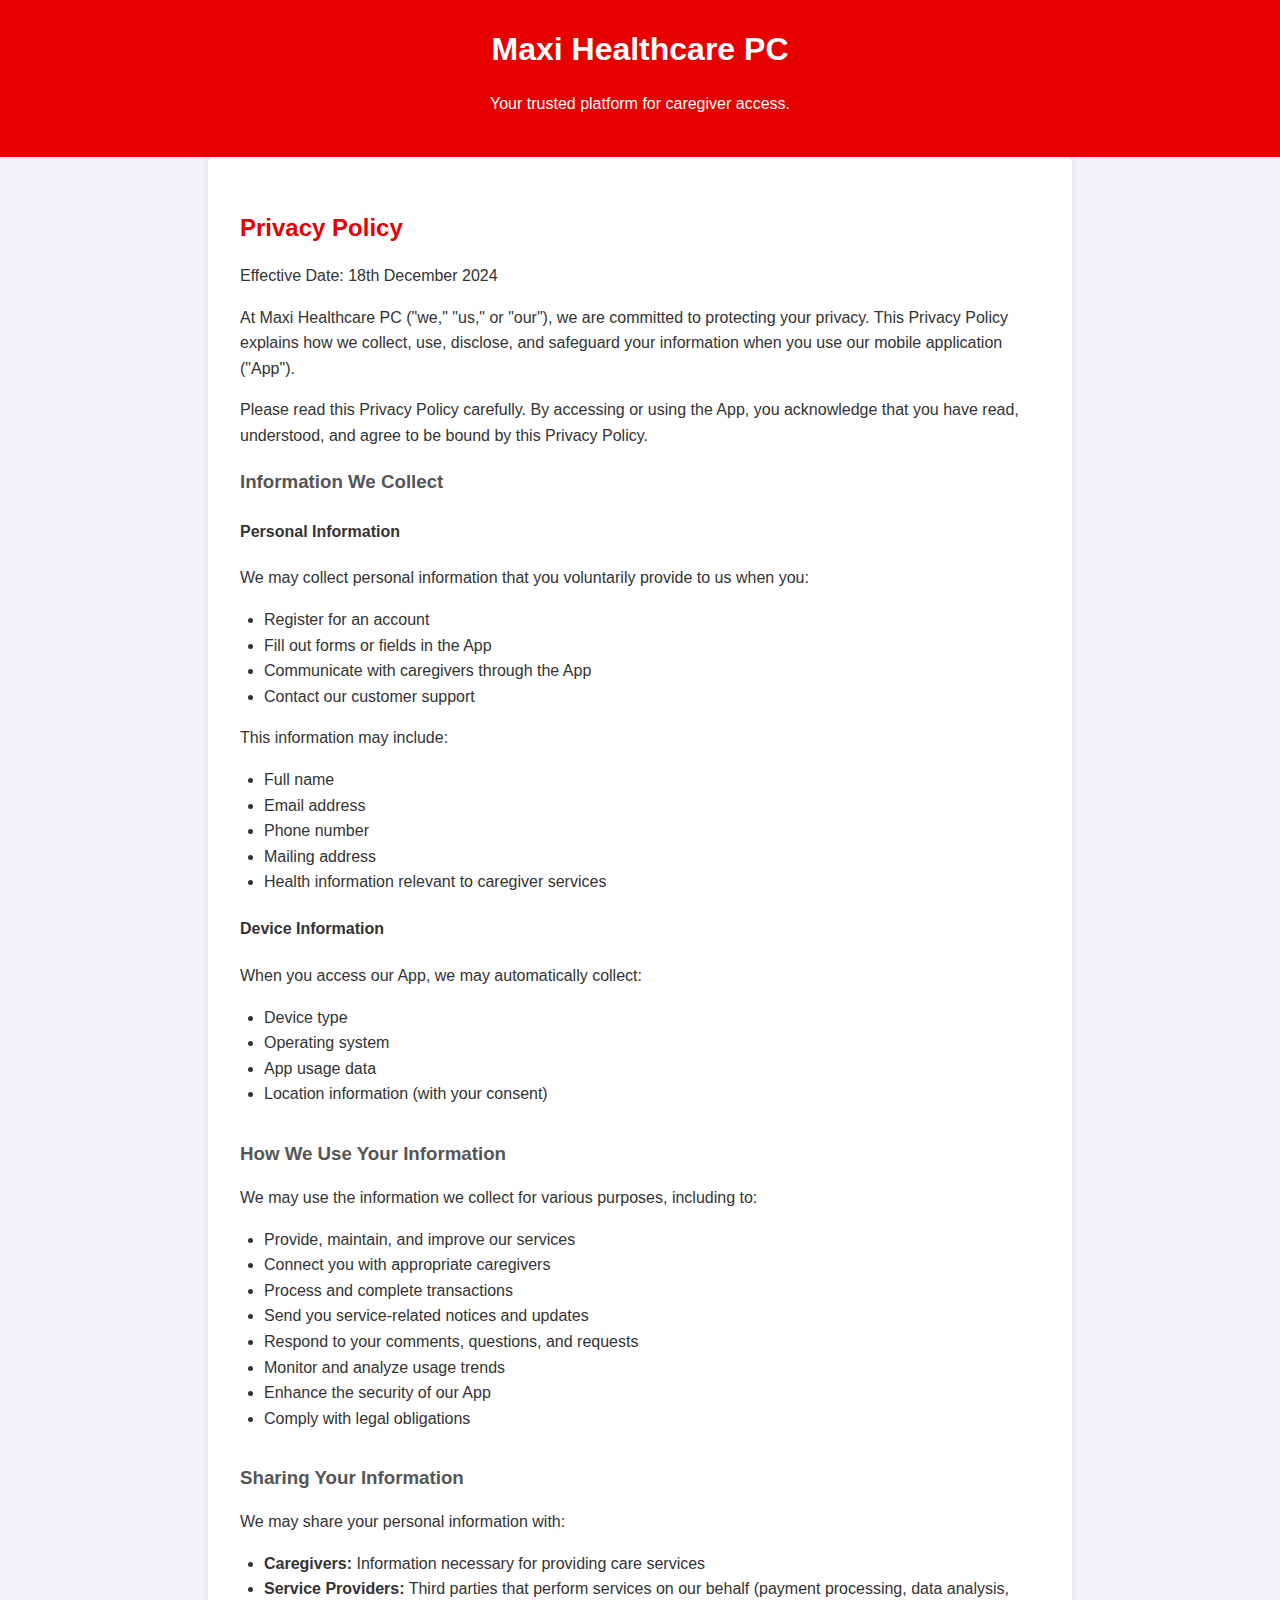
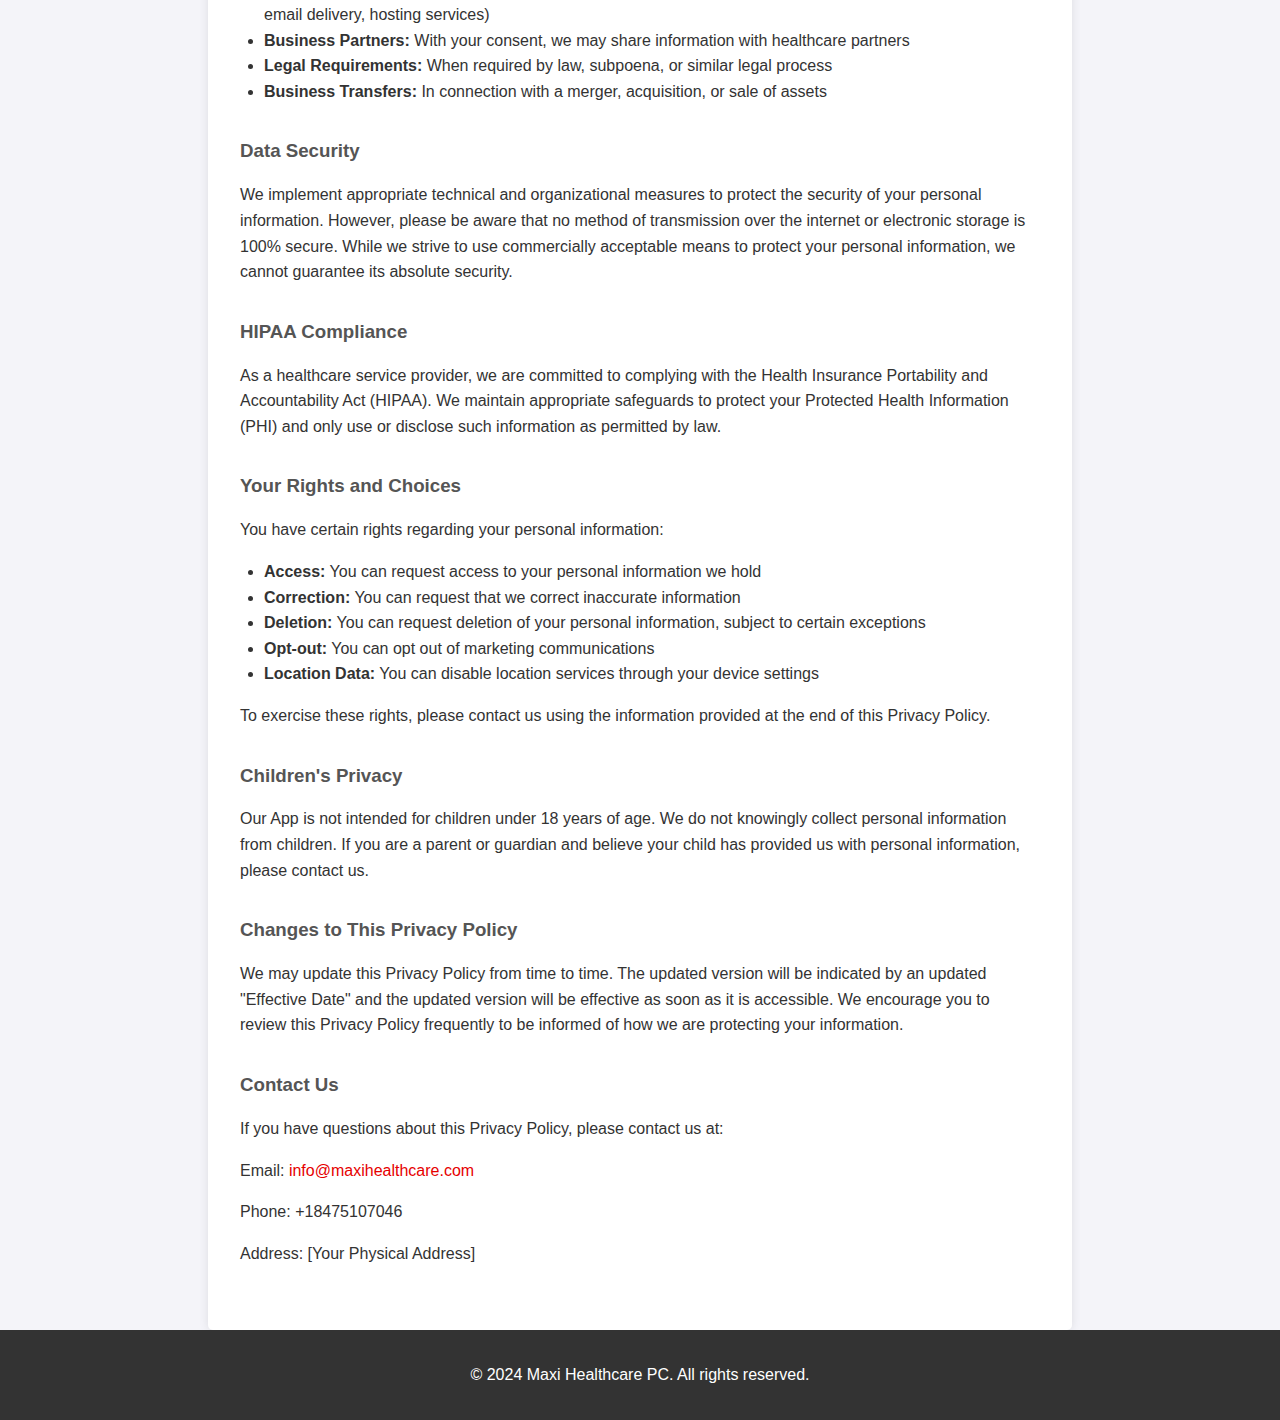
==== privacy.html @ 8a511c5a "Create privacy.html" ====
<!DOCTYPE html>
<html lang="en">
<head>
    <meta charset="UTF-8">
    <meta name="viewport" content="width=device-width, initial-scale=1.0">
    <title>Maxi Healthcare Privacy Policy</title>
    <link rel="stylesheet" href="styles.css">
</head>
<body>
    <header>
        <h1>Maxi Healthcare PC</h1>
        <p>Your trusted platform for caregiver access.</p>
    </header>
    <main>
        <section id="privacy">
            <h2>Privacy Policy</h2>
            <p>Effective Date: 18th December 2024</p>
            <p>
                At Maxi Healthcare PC ("we," "us," or "our"), we are committed to protecting your privacy. 
                This Privacy Policy explains how we collect, use, disclose, and safeguard your information 
                when you use our mobile application ("App").
            </p>
            <p>
                Please read this Privacy Policy carefully. By accessing or using the App, you acknowledge 
                that you have read, understood, and agree to be bound by this Privacy Policy.
            </p>
            
            <article>
                <h3>Information We Collect</h3>
                <h4>Personal Information</h4>
                <p>We may collect personal information that you voluntarily provide to us when you:</p>
                <ul>
                    <li>Register for an account</li>
                    <li>Fill out forms or fields in the App</li>
                    <li>Communicate with caregivers through the App</li>
                    <li>Contact our customer support</li>
                </ul>
                <p>This information may include:</p>
                <ul>
                    <li>Full name</li>
                    <li>Email address</li>
                    <li>Phone number</li>
                    <li>Mailing address</li>
                    <li>Health information relevant to caregiver services</li>
                </ul>

                <h4>Device Information</h4>
                <p>When you access our App, we may automatically collect:</p>
                <ul>
                    <li>Device type</li>
                    <li>Operating system</li>
                    <li>App usage data</li>
                    <li>Location information (with your consent)</li>
                </ul>
            </article>

            <article>
                <h3>How We Use Your Information</h3>
                <p>We may use the information we collect for various purposes, including to:</p>
                <ul>
                    <li>Provide, maintain, and improve our services</li>
                    <li>Connect you with appropriate caregivers</li>
                    <li>Process and complete transactions</li>
                    <li>Send you service-related notices and updates</li>
                    <li>Respond to your comments, questions, and requests</li>
                    <li>Monitor and analyze usage trends</li>
                    <li>Enhance the security of our App</li>
                    <li>Comply with legal obligations</li>
                </ul>
            </article>

            <article>
                <h3>Sharing Your Information</h3>
                <p>We may share your personal information with:</p>
                <ul>
                    <li><strong>Caregivers:</strong> Information necessary for providing care services</li>
                    <li><strong>Service Providers:</strong> Third parties that perform services on our behalf (payment processing, data analysis, email delivery, hosting services)</li>
                    <li><strong>Business Partners:</strong> With your consent, we may share information with healthcare partners</li>
                    <li><strong>Legal Requirements:</strong> When required by law, subpoena, or similar legal process</li>
                    <li><strong>Business Transfers:</strong> In connection with a merger, acquisition, or sale of assets</li>
                </ul>
            </article>

            <article>
                <h3>Data Security</h3>
                <p>
                    We implement appropriate technical and organizational measures to protect the security of your personal information. 
                    However, please be aware that no method of transmission over the internet or electronic storage is 100% secure. 
                    While we strive to use commercially acceptable means to protect your personal information, we cannot guarantee its absolute security.
                </p>
            </article>

            <article>
                <h3>HIPAA Compliance</h3>
                <p>
                    As a healthcare service provider, we are committed to complying with the Health Insurance Portability and Accountability Act (HIPAA). 
                    We maintain appropriate safeguards to protect your Protected Health Information (PHI) and only use or disclose such information as permitted by law.
                </p>
            </article>

            <article>
                <h3>Your Rights and Choices</h3>
                <p>You have certain rights regarding your personal information:</p>
                <ul>
                    <li><strong>Access:</strong> You can request access to your personal information we hold</li>
                    <li><strong>Correction:</strong> You can request that we correct inaccurate information</li>
                    <li><strong>Deletion:</strong> You can request deletion of your personal information, subject to certain exceptions</li>
                    <li><strong>Opt-out:</strong> You can opt out of marketing communications</li>
                    <li><strong>Location Data:</strong> You can disable location services through your device settings</li>
                </ul>
                <p>
                    To exercise these rights, please contact us using the information provided at the end of this Privacy Policy.
                </p>
            </article>

            <article>
                <h3>Children's Privacy</h3>
                <p>
                    Our App is not intended for children under 18 years of age. We do not knowingly collect personal information from children. 
                    If you are a parent or guardian and believe your child has provided us with personal information, please contact us.
                </p>
            </article>

            <article>
                <h3>Changes to This Privacy Policy</h3>
                <p>
                    We may update this Privacy Policy from time to time. The updated version will be indicated by an updated "Effective Date" and the updated version will be effective as soon as it is accessible. 
                    We encourage you to review this Privacy Policy frequently to be informed of how we are protecting your information.
                </p>
            </article>

            <article>
                <h3>Contact Us</h3>
                <p>If you have questions about this Privacy Policy, please contact us at:</p>
                <p>Email: <a href="mailto:info@maxihealthcare.com">info@maxihealthcare.com</a></p>
                <p>Phone: +18475107046</p>
                <p>Address: [Your Physical Address]</p>
            </article>
        </section>
    </main>
    <footer>
        <p>&copy; 2024 Maxi Healthcare PC. All rights reserved.</p>
    </footer>
</body>
</html>
---- styles.css ----
body {
    font-family: Arial, sans-serif;
    line-height: 1.6;
    margin: 0;
    padding: 0;
    background-color: #f4f4f9;
    color: #333;
}

header {
    background: #e60000; /* Red header */
    color: #fff;
    padding: 1.5rem 1rem;
    text-align: center;
}

header h1 {
    margin: 0;
}

main {
    padding: 2rem;
    max-width: 800px;
    margin: auto;
    background: #fff;
    border-radius: 5px;
    box-shadow: 0 0 10px rgba(0, 0, 0, 0.1);
}

section h2 {
    color: #e60000; /* Red section headers */
    margin-bottom: 1rem;
}

article {
    margin-bottom: 2rem;
}

article h3 {
    color: #555;
    margin-bottom: 0.5rem;
}

ul {
    margin: 0;
    padding: 0 1.5rem;
}

footer {
    background: #333;
    color: #fff;
    text-align: center;
    padding: 1rem 0;
    position: relative;
    bottom: 0;
    width: 100%;
}

a {
    color: #e60000; /* Red links */
    text-decoration: none;
}

a:hover {
    text-decoration: underline;
}
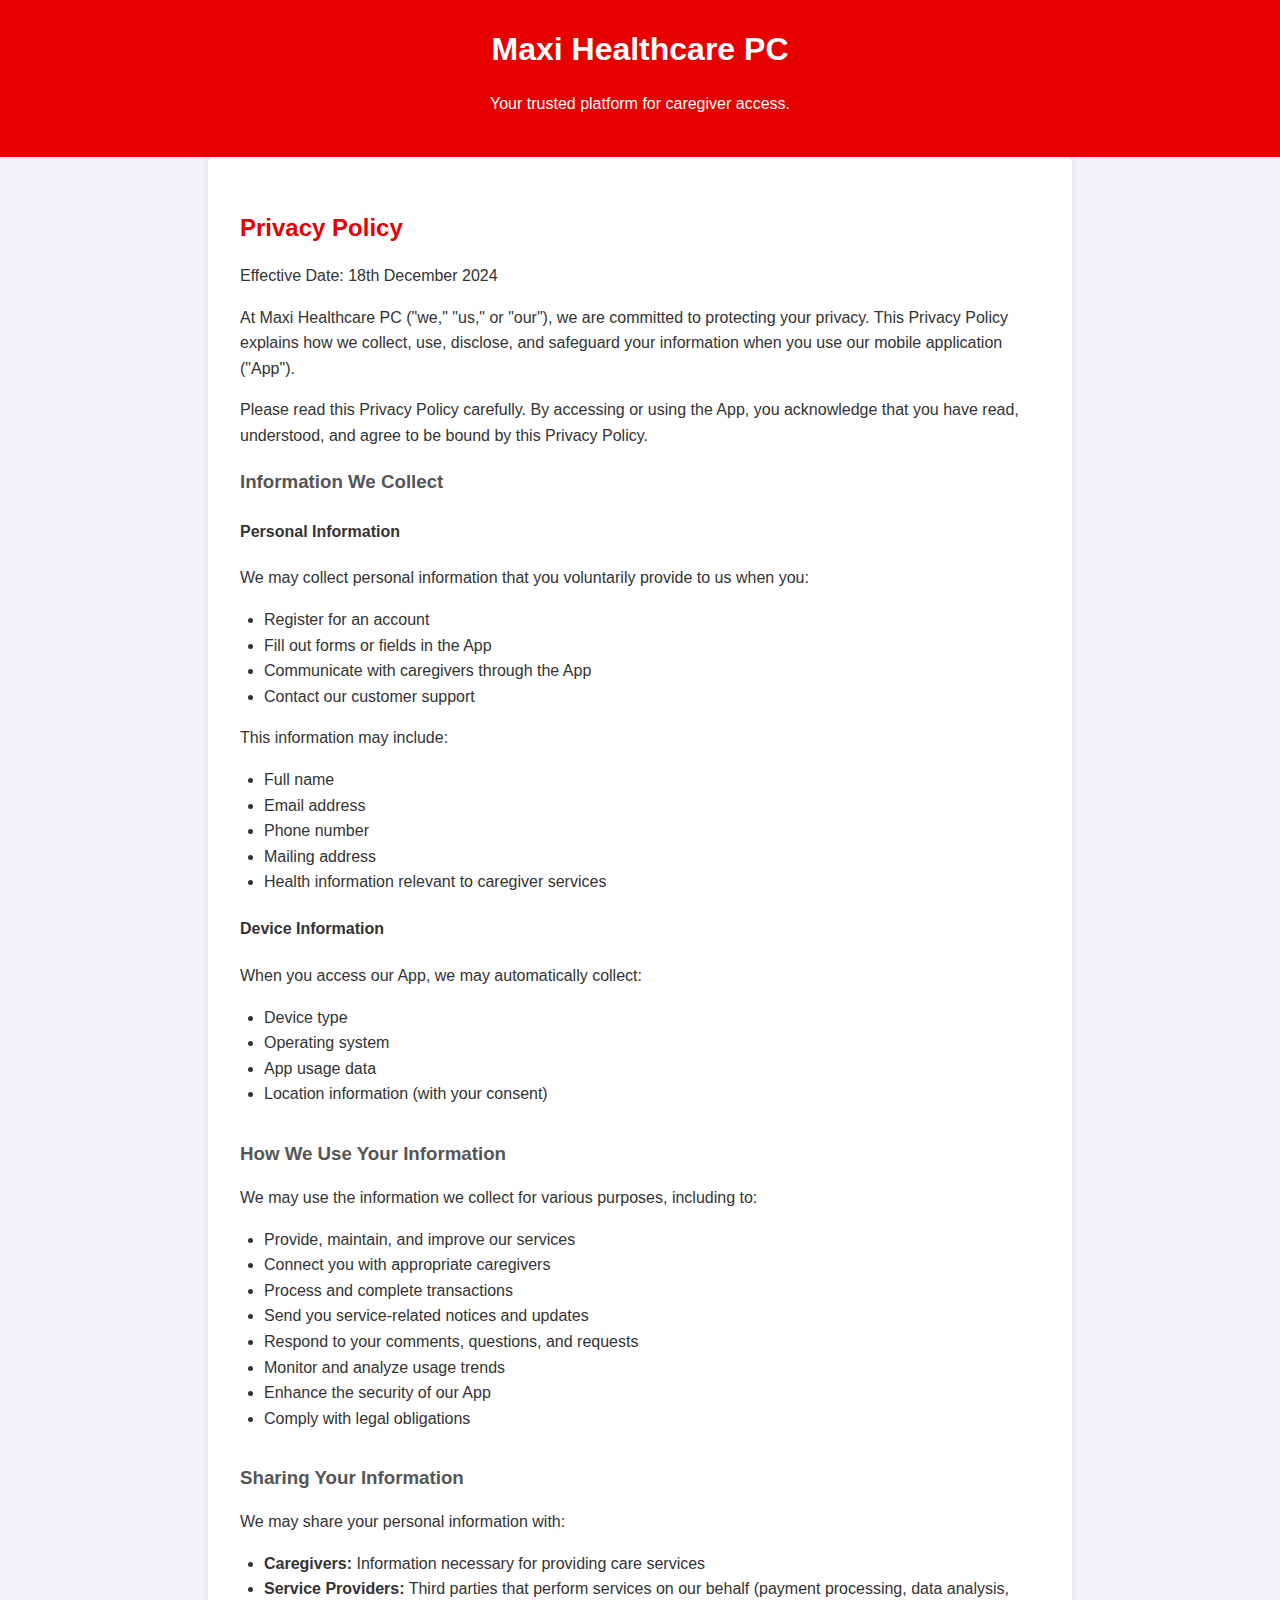
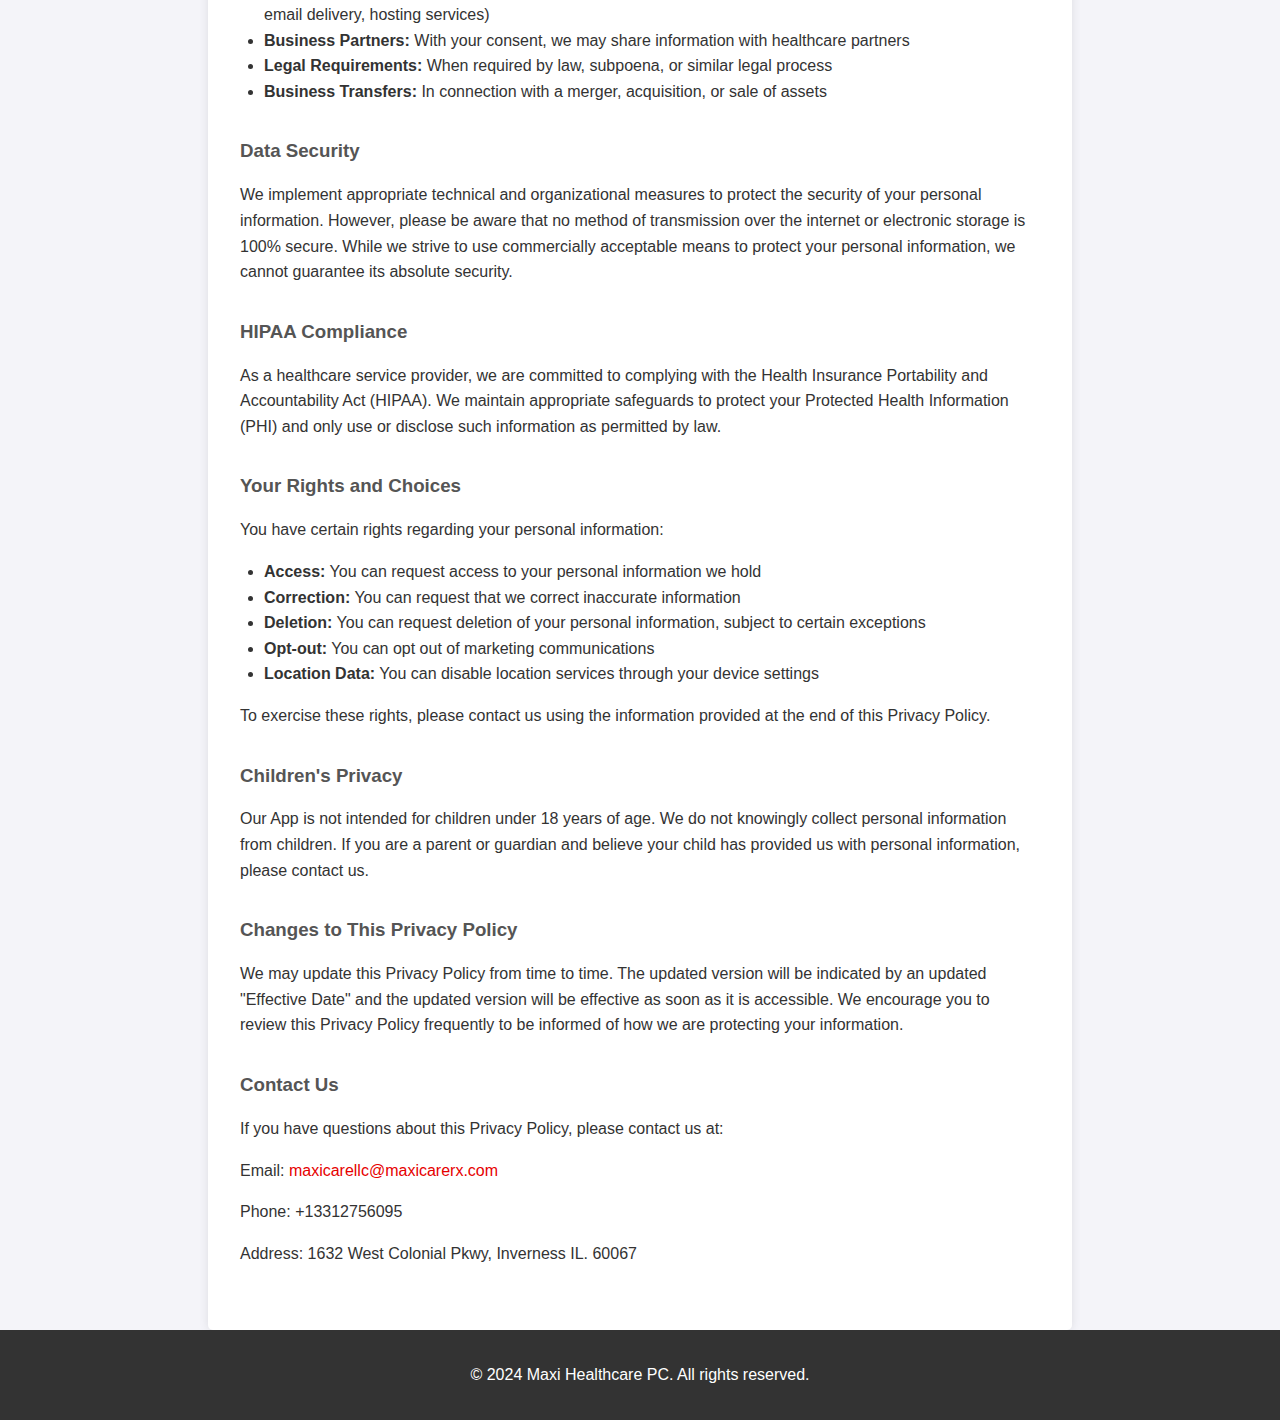
==== commit d4d15264: "Update privacy.html" ====
--- a/privacy.html
+++ b/privacy.html
@@ -132,9 +132,9 @@
             <article>
                 <h3>Contact Us</h3>
                 <p>If you have questions about this Privacy Policy, please contact us at:</p>
-                <p>Email: <a href="mailto:info@maxihealthcare.com">info@maxihealthcare.com</a></p>
-                <p>Phone: +18475107046</p>
-                <p>Address: [Your Physical Address]</p>
+                <p>Email: <a href="mailto:maxicarellc@maxicarerx.com"> maxicarellc@maxicarerx.com</a></p>
+                <p>Phone: +13312756095</p>
+                <p>Address: 1632 West Colonial Pkwy, Inverness IL. 60067</p>
             </article>
         </section>
     </main>
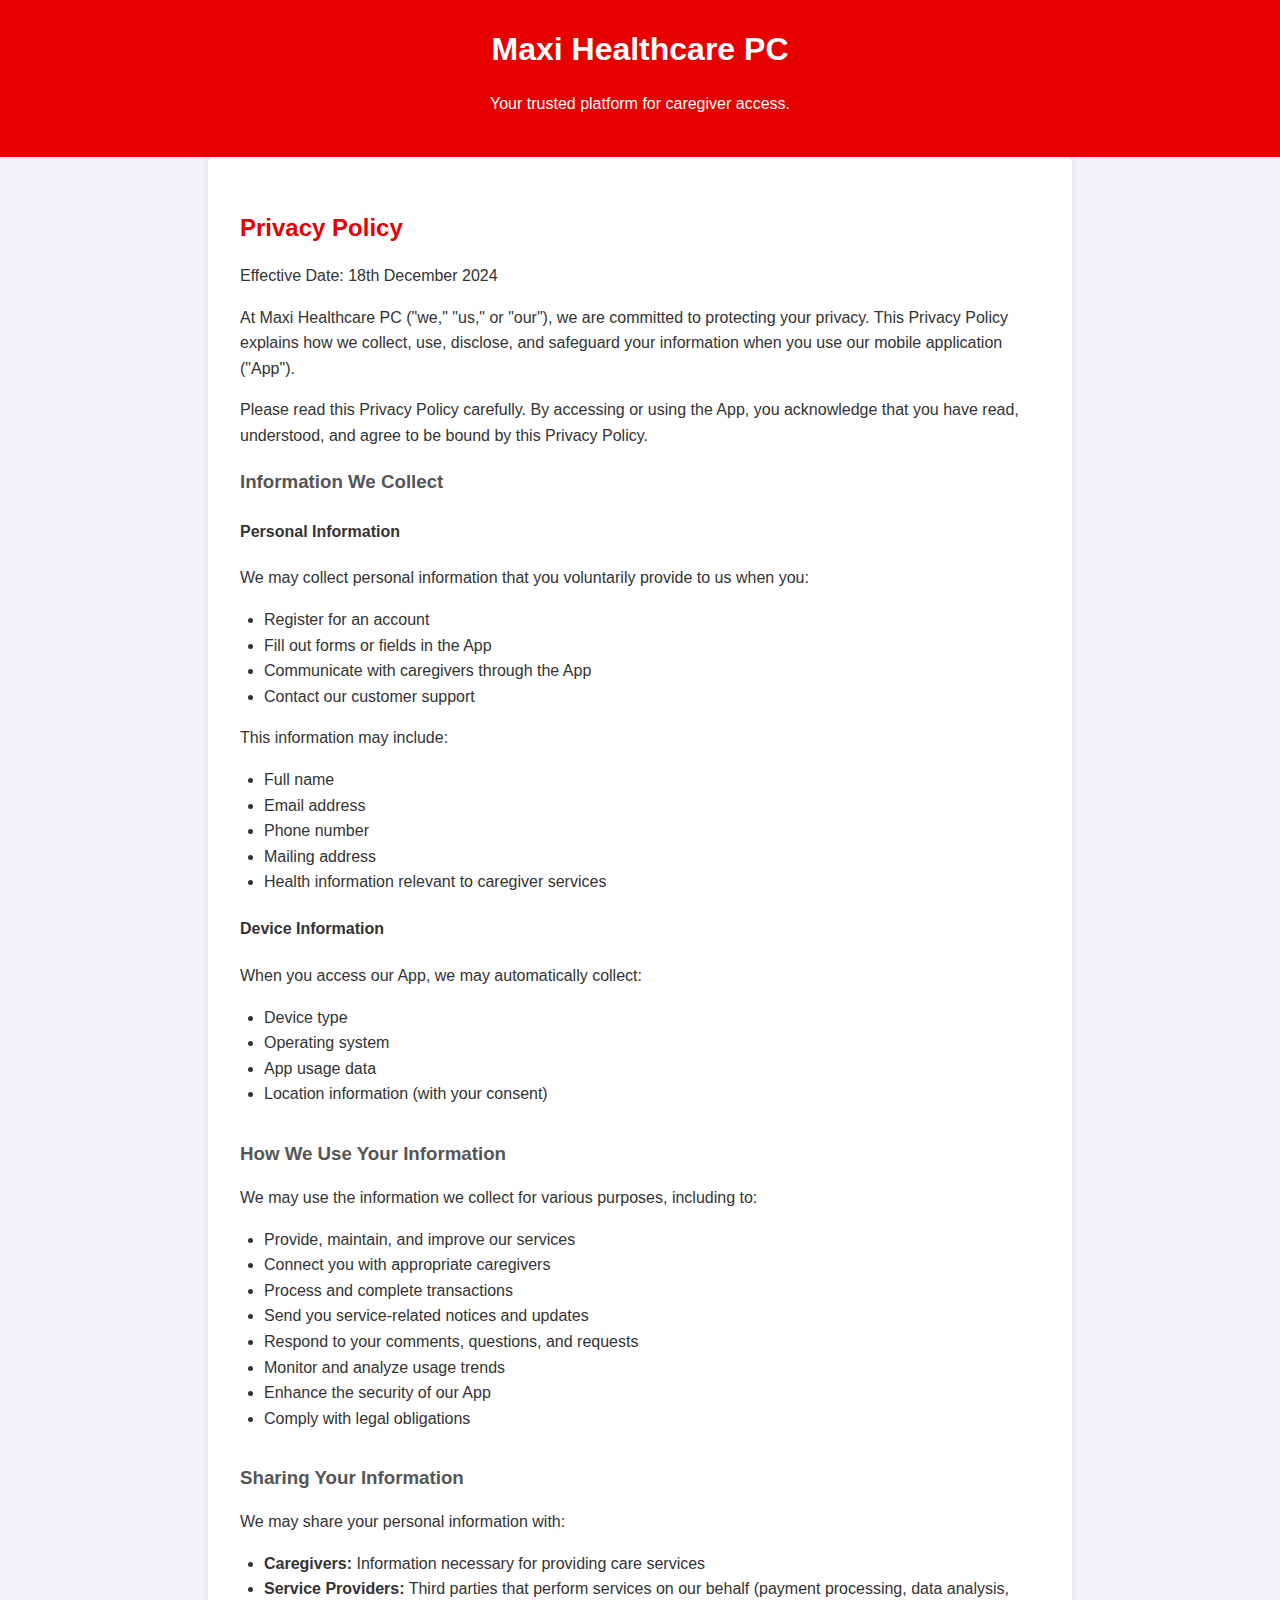
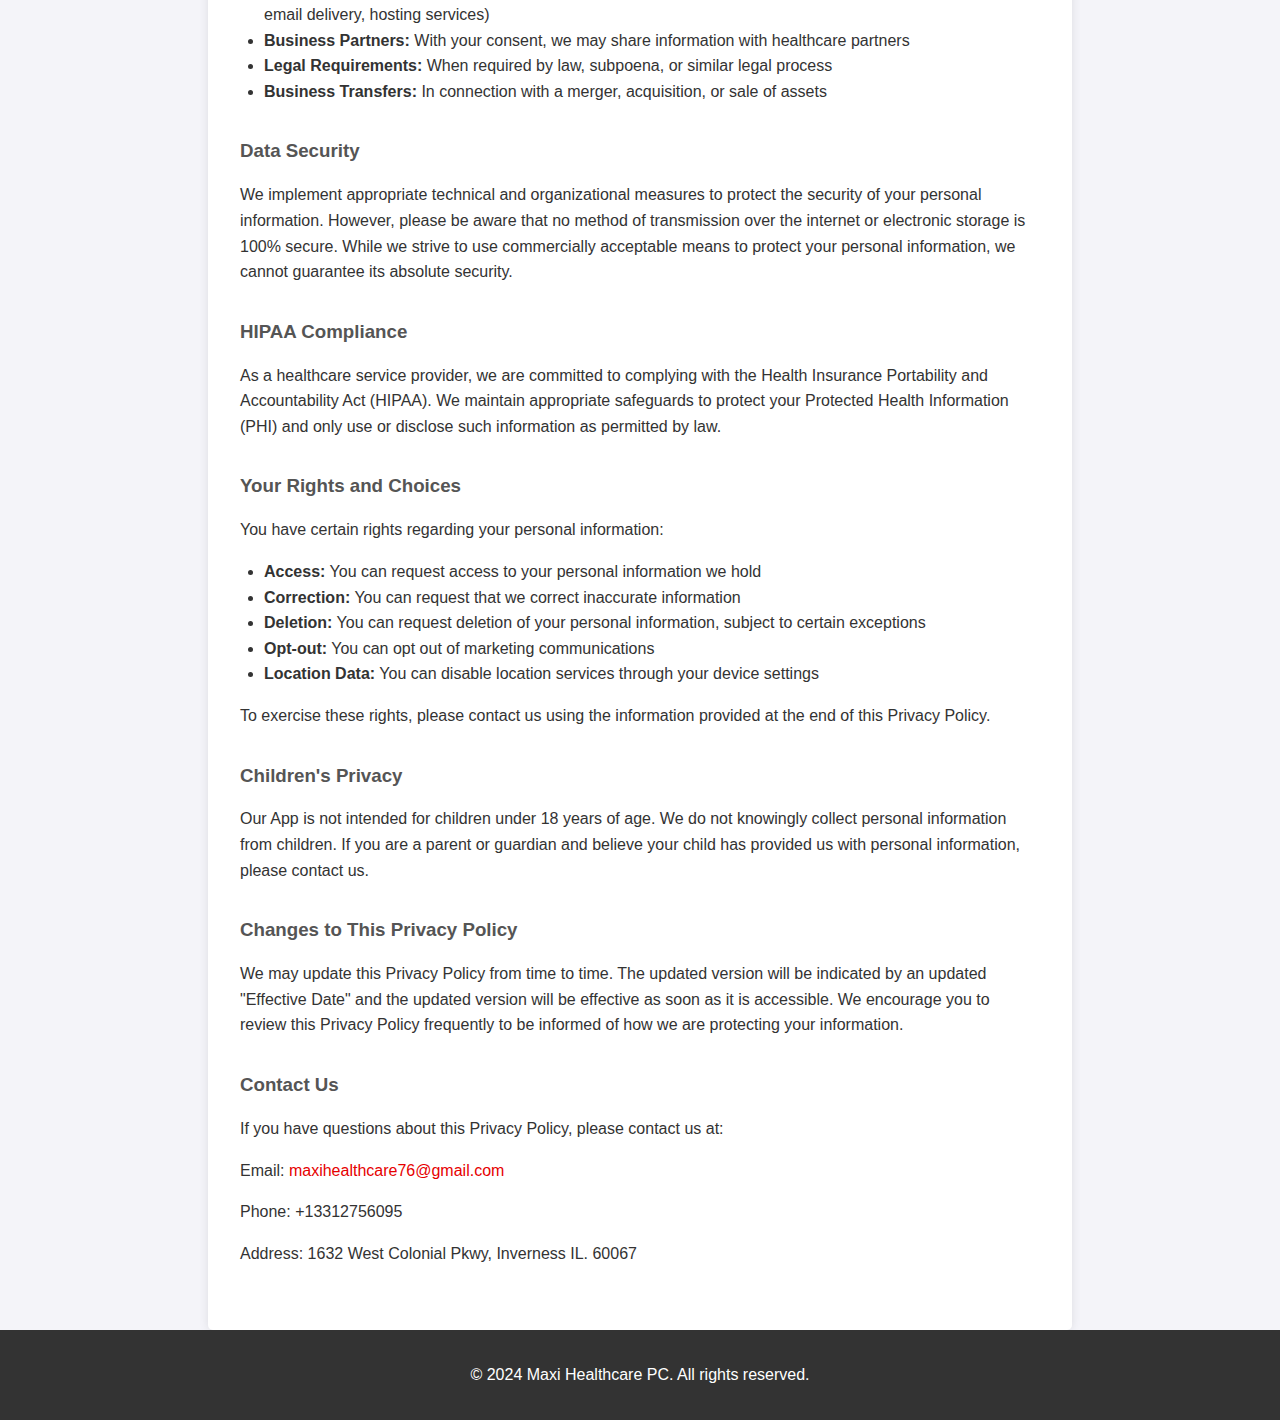
==== commit ed053260: "Update privacy.html" ====
--- a/privacy.html
+++ b/privacy.html
@@ -132,7 +132,7 @@
             <article>
                 <h3>Contact Us</h3>
                 <p>If you have questions about this Privacy Policy, please contact us at:</p>
-                <p>Email: <a href="mailto:maxicarellc@maxicarerx.com"> maxicarellc@maxicarerx.com</a></p>
+                <p>Email: <a href="mailto:maxihealthcare76@gmail.com"> maxihealthcare76@gmail.com</a></p>
                 <p>Phone: +13312756095</p>
                 <p>Address: 1632 West Colonial Pkwy, Inverness IL. 60067</p>
             </article>
